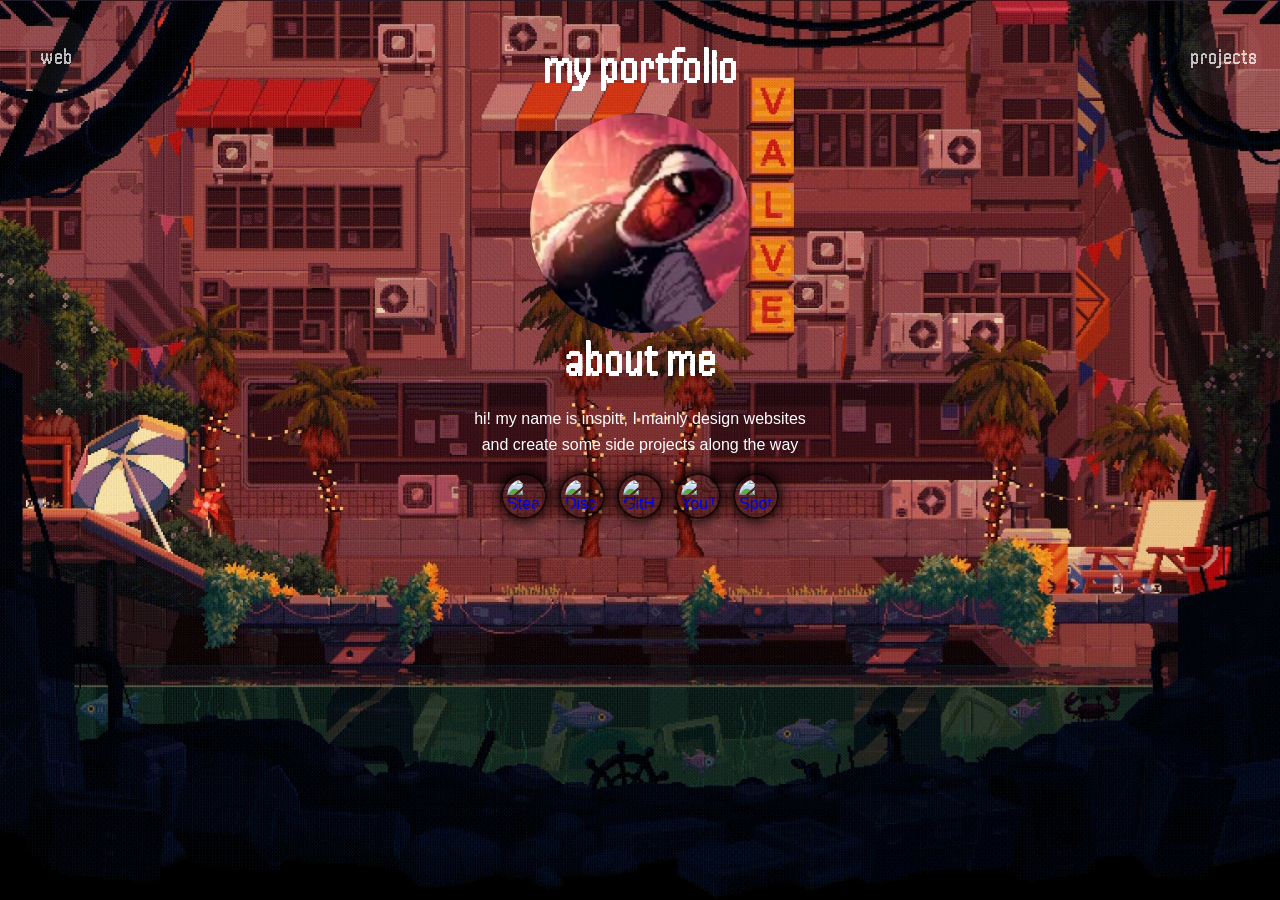
==== index.html @ d7856132 "very real commit message" ====
<!DOCTYPE html>
<head>
    <meta charset="UTF-8">
    <meta name="viewport" content="width=device-width, initial-scale=1.0">
    <link rel="stylesheet" href="css/stylesheet.css">
    <link rel="preconnect" href="https://fonts.googleapis.com">
    <link rel="preconnect" href="https://fonts.gstatic.com" crossorigin>
    <link href="https://fonts.googleapis.com/css2?family=Handjet:wght@600&display=swap" rel="stylesheet">
    <script src="js/script.js" defer></script>

    <title>portfolio</title>
</head>
<body>
    <div class="hero">
        <h1 class="white handjet-bold portfoliotext">my portfolio</h1>
        <img src="img/pfp.webp" alt="profile picture" class="centerpfp">
        <h1 class="white handjet-bold portfoliotext">about me</h1>
        <p class="white aboutmetext">hi! my name is inspitt, I mainly design websites <br>and create some side projects along the way</p>

        <div class="icon-row" aria-label="Project icons">
            <a href="https://steamcommunity.com/id/inspitt" target="_blank" rel="noreferrer" aria-label="Steam" class="icon-link"><img src="https://cdn.simpleicons.org/steam/ffffff" alt="Steam logo" class="mini-icon"></a>
            <a href="https://discord.gg/ecpZqNqytT" target="_blank" rel="noreferrer" aria-label="Discord" class="icon-link"><img src="https://cdn.simpleicons.org/discord/ffffff" alt="Discord logo" class="mini-icon"></a>
            <a href="https://github.com/in-spit" target="_blank" rel="noreferrer" aria-label="GitHub" class="icon-link"><img src="https://cdn.simpleicons.org/github/ffffff" alt="GitHub logo" class="mini-icon"></a>
            <a href="https://www.youtube.com/@inspitt" target="_blank" rel="noreferrer" aria-label="YouTube" class="icon-link"><img src="https://cdn.simpleicons.org/youtube/ffffff" alt="YouTube logo" class="mini-icon"></a>
            <a href="https://open.spotify.com/user/dk44injphd1k1ei2j9l1392yz?si=4de0dddf890d4f06&nd=1&dlsi=c1f4bbc462594664" target="_blank" rel="noreferrer" aria-label="Spotify" class="icon-link"><img src="https://cdn.simpleicons.org/spotify/ffffff" alt="Spotify logo" class="mini-icon"></a>
        </div>
    </div>

    <button class="design-toggle" type="button" aria-expanded="false" aria-controls="design-list">web</button>
    <button class="web-toggle" type="button" aria-expanded="false" aria-controls="project-web">projects</button>

    <aside class="design-list" id="design-list" aria-label="Web design endeavours">
        <div class="design-list-header">web design</div>
        <ul class="design-list-items">
            <li>
                <a href="https://portfolio.inspitt.nl" target="_blank" rel="noreferrer" class="design-item-card">
                    <span class="design-item-label">portfolio redesign (you are here)</span>
                    <img class="design-preview" src="img/portfoliopreview.png" alt="Portfolio redesign preview">
                </a>
            </li>
            <li>
                <a href="nullsec.inspitt.nl" target="_blank" rel="noreferrer" class="design-item-card">
                    <span class="design-item-label">Nullsec pure design page</span>
                    <img class="design-preview" src="img/nullsecpreview.png" alt="Landing page preview">
                </a>
            </li>
            <li>
                <a href="nebnet.inspitt.nl" target="_blank" rel="noreferrer" class="design-item-card">
                    <span class="design-item-label">Nebulon Net (unifinished)</span>
                    <img class="design-preview" src="img/nebnetpreview.png" alt="Nebulon Net experiment preview">
                </a>
            </li>
        </ul>
    </aside>

    <aside class="project-web" id="project-web" aria-label="Featured projects">
        <div class="web-center">Portfolio</div>
        <button class="project-node node-1" type="button" data-title="3D rendering engine" data-tag="C++ and 3D" data-text="A bland 3d rendering engine I built, only available on this page (free use)." data-download-url="downloads/Release.zip">3D</button>
        <button class="project-node node-2" type="button" data-title="The forge" data-tag="irl projects" data-text="The forge is a work in progress project with the sole purpose of helping me build stuff in real life, for which i am using a version of Mark XXXV on github (cool project search it up) and my 3d printer, along with some electronics">F</button>
        <button class="project-node node-3" type="button" data-title="Web Design" data-tag="Web design" data-text="I have been dabbling in web design for a while now, and one of the projects is the one you're looking at right now, but theres more (on the left side of the page for example)">W3b</button>
        <button class="project-node node-4" type="button" data-tag="Serverside" data-title="Serverside" data-text="Alongside my irl projects and my web design i am actively working on a webserver for open file storage, alongside an API server for a game revival im working on.">Srv</button>
    </aside>

    <div class="project-modal" aria-hidden="true">
        <div class="modal-card" role="dialog" aria-modal="true" aria-label="Project information">
            <button class="modal-close" type="button" aria-label="Close project details">×</button>
            <span class="modal-tag" id="modal-tag">projects</span>
            <h3 id="modal-title">Dont touch this it breaks everything if you do</h3>
            <p id="modal-text">DONT TOUCH</p>
        </div>
    </div>
</body>
---- css/stylesheet.css ----
html, body {
    margin: 0;
    width: 100%;
    min-height: 100vh;
    overflow-x: hidden;
}

body {
    position: relative;
    background-image: url("../img/images.steamusercontent.jpg");
    background-size: cover;
    background-repeat: no-repeat;
    background-position: center center;
    display: flex;
    flex-direction: column;
    align-items: center;
    justify-content: flex-start;
    padding-top: 40px;
    box-sizing: border-box;
    font-family: Arial, sans-serif;
}

.hero {
    width: min(100%, 760px);
    margin: 0 auto;
    display: flex;
    flex-direction: column;
    align-items: center;
}

.white {
    color: white;
}

.handjet-bold {
    font-family: "Handjet", sans-serif;
    font-weight: 600;
    font-style: normal;
}

.portfoliotext {
    font-size: 48px;
    margin: 0 0 20px;
    text-align: center;
}

.centerpfp {
    display: block;
    margin: 0 auto;
    max-width: 220px;
    width: 60%;
    height: auto;
    border-radius: 50%;
}

.aboutmetext {
    text-align: center;
    margin-top: 0;
    line-height: 1.6;
}

.icon-row {
    display: flex;
    justify-content: center;
    align-items: center;
    gap: 12px;
    margin: 0 0 22px;
    flex-wrap: wrap;
}

.icon-link {
    display: inline-flex;
    align-items: center;
    justify-content: center;
    text-decoration: none;
}

.mini-icon {
    width: 34px;
    height: 34px;
    border-radius: 50%;
    object-fit: cover;
    background: rgba(0, 0, 0, 0.22);
    border: 2px solid rgba(0, 0, 0, 0.75);
    box-shadow: 0 0 12px rgba(0, 0, 0, 0.9), 0 0 20px rgba(0, 0, 0, 0.65);
    padding: 4px;
    display: block;
}

.design-toggle,
.web-toggle {
    position: fixed;
    top: 18px;
    z-index: 30;
    width: 78px;
    height: 78px;
    border: none;
    border-radius: 50%;
    background: rgba(255, 255, 255, 0.06);
    color: rgba(255, 255, 255, 0.95);
    font-family: "Handjet", sans-serif;
    font-size: 22px;
    letter-spacing: 1px;
    cursor: pointer;
    transition: transform 0.25s ease, opacity 0.25s ease, background 0.25s ease;
    opacity: 0.8;
    --float-shift: 0px;
    transform: translateY(var(--float-shift));
}

.design-toggle {
    left: 18px;
}

.web-toggle {
    right: 18px;
}

.design-toggle:hover,
.web-toggle:hover {
    transform: scale(1.06);
    opacity: 1;
    background: rgba(255, 255, 255, 0.1);
}

.design-list {
    position: fixed;
    left: 18px;
    top: 110px;
    width: min(240px, calc(100vw - 36px));
    max-height: calc(100vh - 140px);
    background: rgba(10, 12, 18, 0.62);
    border: 1px solid rgba(255, 255, 255, 0.14);
    border-radius: 0;
    backdrop-filter: blur(8px);
    box-shadow: 0 14px 32px rgba(0, 0, 0, 0.18);
    padding: 14px 14px 12px;
    --design-x-shift: -120%;
    --float-shift: 0px;
    transform: translateX(var(--design-x-shift)) translateY(var(--float-shift));
    opacity: 0;
    transition: transform 0.35s ease, opacity 0.25s ease;
    z-index: 25;
    pointer-events: none;
    will-change: transform;
    overflow-y: auto;
    overflow-x: hidden;
    scrollbar-width: thin;
}

.design-list.is-open {
    --design-x-shift: 0px;
    opacity: 1;
    pointer-events: auto;
}

.design-list-header {
    margin: 0 0 10px;
    color: rgba(255, 255, 255, 0.88);
    font-family: "Handjet", sans-serif;
    font-size: 26px;
    letter-spacing: 0.5px;
}

.design-list-items {
    list-style: none;
    margin: 0;
    padding: 0;
    display: grid;
    gap: 8px;
}

.design-item-card {
    display: block;
    width: 100%;
    border: none;
    border-radius: 0;
    background: rgba(255, 255, 255, 0.04);
    color: rgba(255, 255, 255, 0.9);
    text-decoration: none;
    font-family: "Handjet", sans-serif;
    font-size: 20px;
    text-align: left;
    padding: 10px 12px 8px;
    cursor: pointer;
    transition: background 0.2s ease, transform 0.2s ease;
    box-sizing: border-box;
}

.design-item-card:hover {
    background: rgba(255, 255, 255, 0.08);
    transform: translateX(2px);
}

.design-item-label {
    display: block;
    margin-bottom: 8px;
}

.design-preview {
    display: block;
    width: 100%;
    height: 96px;
    border-radius: 10px;
    object-fit: cover;
    background: linear-gradient(135deg, rgba(255,255,255,0.12), rgba(255,255,255,0.03));
    border: 1px solid rgba(255, 255, 255, 0.12);
    background-image:
        linear-gradient(rgba(255,255,255,0.06) 1px, transparent 1px),
        linear-gradient(90deg, rgba(255,255,255,0.06) 1px, transparent 1px),
        radial-gradient(circle at 30% 30%, rgba(255,255,255,0.22), transparent 40%);
    background-size: 24px 24px, 24px 24px, 100% 100%;
    background-position: center;
}

.project-web {
    position: fixed;
    top: 18px;
    right: 14px;
    width: 420px;
    height: 420px;
    pointer-events: none;
    opacity: 0;
    transform: translate(100%, -12%) rotate(10deg) scale(0.8);
    transition: transform 0.7s cubic-bezier(0.18, 1, 0.2, 1), opacity 0.2s ease;
    z-index: 20;
}

.project-web.is-open {
    opacity: 1;
    pointer-events: auto;
    transform: translate(0, 0) rotate(0deg) scale(1);
}

.project-web::before {
    content: "";
    position: absolute;
    inset: 0;
    background-image: url("data:image/svg+xml,%3Csvg xmlns='http://www.w3.org/2000/svg' viewBox='0 0 500 500'%3E%3Cg fill='none' stroke='rgba(255,255,255,0.42)' stroke-width='2'%3E%3Cpolygon points='250,20 350,80 480,250 350,420 250,480 150,420 20,250 150,80' /%3E%3Cpolygon points='250,60 335,105 430,250 335,395 250,440 165,395 70,250 165,105' /%3E%3Cpolygon points='250,120 310,150 370,250 310,350 250,380 190,350 130,250 190,150' /%3E%3Cpolygon points='250,180 277,205 312,250 277,295 250,320 223,295 188,250 223,205' /%3E%3Cpath d='M250 20 L250 480 M20 250 L480 250 M150 80 L350 420 M350 80 L150 420 M80 150 L420 350 M420 150 L80 350 M250 20 L150 420 M250 20 L350 420 M250 480 L150 80 M250 480 L350 80 M20 250 L350 80 M20 250 L350 420 M480 250 L150 80 M480 250 L150 420' /%3E%3C/g%3E%3C/svg%3E");
    background-size: contain;
    background-repeat: no-repeat;
    background-position: center;
    opacity: 0;
    transition: opacity 0.45s ease;
    filter: drop-shadow(0 0 12px rgba(255,255,255,0.12));
}

.project-web.is-open::before {
    opacity: 1;
}

.web-center {
    position: absolute;
    left: 50%;
    top: 50%;
    transform: translate(-50%, -50%);
    width: 74px;
    height: 74px;
    border-radius: 50%;
    border: 2px solid rgba(255, 255, 255, 0.45);
    background: rgba(14, 18, 26, 0.8);
    display: flex;
    align-items: center;
    justify-content: center;
    color: white;
    font-family: "Handjet", sans-serif;
    font-size: 20px;
    z-index: 2;
}

.project-node {
    position: absolute;
    left: 50%;
    top: 50%;
    width: 52px;
    height: 52px;
    border-radius: 50%;
    border: none;
    background: rgba(18, 20, 32, 0.5);
    color: white;
    font-family: "Handjet", sans-serif;
    font-size: 22px;
    cursor: pointer;
    opacity: 0;
    transform: translate(-50%, -50%) scale(0.7) rotate(8deg);
    transition: opacity 0.35s ease, transform 0.35s ease, box-shadow 0.2s ease;
    box-shadow: none;
}

.project-web.is-open .project-node {
    opacity: 1;
    transform: translate(-50%, -50%) scale(1) rotate(0deg);
}

.project-node:hover {
    box-shadow: 0 0 20px rgba(255, 255, 255, 0.28);
}

.node-1 {
    left: 58%;
    top: 28%;
}

.node-2 {
    left: 76%;
    top: 50%;
}

.node-3 {
    left: 62%;
    top: 76%;
}

.node-4 {
    left: 32%;
    top: 60%;
}

.project-modal {
    position: fixed;
    inset: 0;
    background: rgba(0, 0, 0, 0.48);
    display: flex;
    align-items: center;
    justify-content: center;
    opacity: 0;
    visibility: hidden;
    transition: opacity 0.2s ease, visibility 0.2s ease;
    z-index: 50;
}

.project-modal.is-open {
    opacity: 1;
    visibility: visible;
}

.modal-card {
    width: min(90vw, 340px);
    background: rgba(18, 20, 30, 0.95);
    border: 2px solid rgba(255, 255, 255, 0.4);
    border-radius: 18px;
    box-shadow: 0 18px 45px rgba(0, 0, 0, 0.35);
    color: white;
    padding: 18px 18px 16px;
    position: relative;
}

.modal-close {
    position: absolute;
    top: 10px;
    right: 10px;
    background: transparent;
    border: none;
    color: white;
    font-size: 28px;
    cursor: pointer;
}

.modal-tag {
    display: inline-block;
    margin-bottom: 8px;
    padding: 4px 10px;
    border-radius: 999px;
    background: rgba(255, 255, 255, 0.08);
    border: 1px solid rgba(255, 255, 255, 0.2);
    font-size: 11px;
    letter-spacing: 1px;
    text-transform: uppercase;
}

#modal-title {
    margin: 0 0 10px;
    font-family: "Handjet", sans-serif;
    font-size: 30px;
}

#modal-text {
    margin: 0;
    line-height: 1.5;
    color: rgba(255, 255, 255, 0.84);
}

#modal-text a {
    color: #ff5a5a;
    text-decoration: underline;
}

#modal-text a:hover {
    color: #ff7b7b;
}

@media (max-width: 700px) {
    .project-web {
        width: 300px;
        height: 300px;
        right: 8px;
    }

    .web-toggle {
        width: 68px;
        height: 68px;
        font-size: 18px;
    }
}
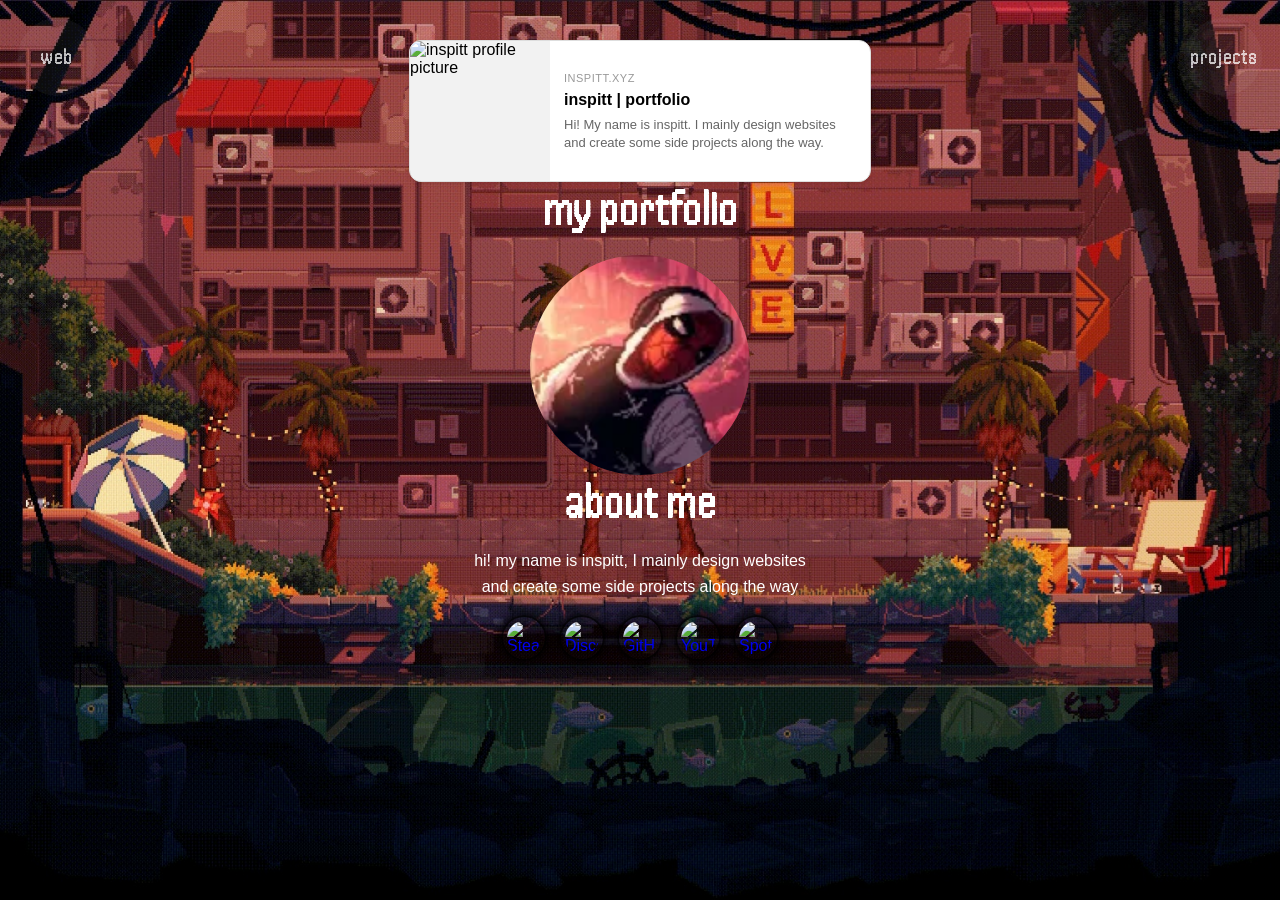
==== commit 13015a7c: "redesign start" ====
--- a/index.html
+++ b/index.html
@@ -11,6 +11,25 @@
     <title>portfolio</title>
 </head>
 <body>
+    <a href="https://inspitt.xyz" target="_blank" rel="noopener noreferrer" style="display:flex;text-decoration:none;color:inherit;width:100%;max-width:460px;min-height:140px;background:#ffffff;border-radius:12px;overflow:hidden;border:1px solid #dedede;box-shadow:0 1px 4px rgba(0,0,0,0.1);font-family:-apple-system,BlinkMacSystemFont,'Segoe UI',Roboto,Helvetica,Arial,sans-serif">
+  <!-- Profile Picture Image Container -->
+  <div style="width:140px;flex-shrink:0;align-self:stretch;background:rgba(0,0,0,0.05);overflow:hidden">
+    <img src="https://inspitt.xyzimg/pfp.webp" alt="inspitt profile picture" style="width:100%;height:100%;object-fit:cover;display:block" />
+  </div>
+  
+  <!-- Text Metadata Container -->
+  <div style="padding:14px;display:flex;flex-direction:column;gap:4px;flex:1;min-width:0;justify-content:center">
+    <div style="display:flex;align-items:center;gap:8px;flex-wrap:wrap;min-height:15px">
+      <!-- Domain Label -->
+      <span style="font-size:11px;font-weight:400;color:#999999;letter-spacing:0.5px;text-transform:uppercase">inspitt.xyz</span>
+    </div>
+    <!-- Website Title -->
+    <div style="font-size:16px;font-weight:600;color:#000000;line-height:1.4;display:-webkit-box;-webkit-line-clamp:1;-webkit-box-orient:vertical;overflow:hidden">inspitt | portfolio</div>
+    <!-- Short Bio / Description -->
+    <div style="font-size:13px;font-weight:400;color:#666666;line-height:1.4;display:-webkit-box;-webkit-line-clamp:2;-webkit-box-orient:vertical;overflow:hidden">Hi! My name is inspitt. I mainly design websites and create some side projects along the way.</div>
+  </div>
+</a>
+
     <div class="hero">
         <h1 class="white handjet-bold portfoliotext">my portfolio</h1>
         <img src="img/pfp.webp" alt="profile picture" class="centerpfp">
@@ -39,13 +58,13 @@
                 </a>
             </li>
             <li>
-                <a href="nullsec.inspitt.nl" target="_blank" rel="noreferrer" class="design-item-card">
+                <a href="https://nullsec.inspitt.nl" target="_blank" rel="noreferrer" class="design-item-card">
                     <span class="design-item-label">Nullsec pure design page</span>
                     <img class="design-preview" src="img/nullsecpreview.png" alt="Landing page preview">
                 </a>
             </li>
             <li>
-                <a href="nebnet.inspitt.nl" target="_blank" rel="noreferrer" class="design-item-card">
+                <a href="https://nebnet.inspitt.nl" target="_blank" rel="noreferrer" class="design-item-card">
                     <span class="design-item-label">Nebulon Net (unifinished)</span>
                     <img class="design-preview" src="img/nebnetpreview.png" alt="Nebulon Net experiment preview">
                 </a>
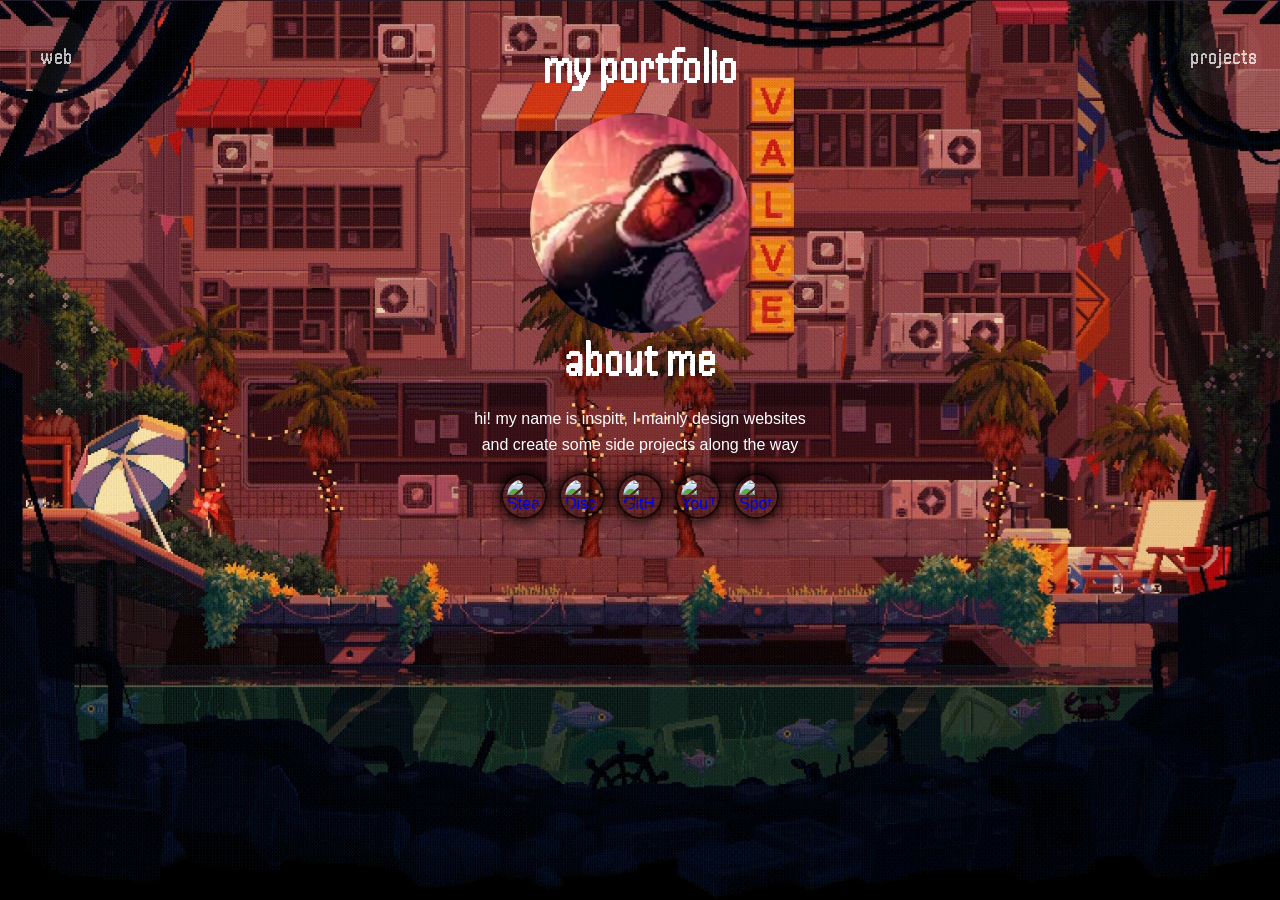
==== commit 391de35d: "changed embed content" ====
--- a/index.html
+++ b/index.html
@@ -8,28 +8,19 @@
     <link href="https://fonts.googleapis.com/css2?family=Handjet:wght@600&display=swap" rel="stylesheet">
     <script src="js/script.js" defer></script>
 
+    <meta property="og:type" content="website">
+    <meta property="og:site_name" content="inspitt.xyz">
+    <meta property="og:title" content="inspitt | portfolio">
+    <meta property="og:description" content="Hi! My name is inspitt. I mainly design websites and create some side projects along the way.">
+    <meta property="og:url" content="https://inspitt.xyz">
+    
+    <meta property="og:image" content="https://inspitt.xyzimg/pfp.webp">
+    
+    <meta name="theme-color" content="#ff2a2a">
+
     <title>portfolio</title>
 </head>
 <body>
-    <a href="https://inspitt.xyz" target="_blank" rel="noopener noreferrer" style="display:flex;text-decoration:none;color:inherit;width:100%;max-width:460px;min-height:140px;background:#ffffff;border-radius:12px;overflow:hidden;border:1px solid #dedede;box-shadow:0 1px 4px rgba(0,0,0,0.1);font-family:-apple-system,BlinkMacSystemFont,'Segoe UI',Roboto,Helvetica,Arial,sans-serif">
-  <!-- Profile Picture Image Container -->
-  <div style="width:140px;flex-shrink:0;align-self:stretch;background:rgba(0,0,0,0.05);overflow:hidden">
-    <img src="https://inspitt.xyzimg/pfp.webp" alt="inspitt profile picture" style="width:100%;height:100%;object-fit:cover;display:block" />
-  </div>
-  
-  <!-- Text Metadata Container -->
-  <div style="padding:14px;display:flex;flex-direction:column;gap:4px;flex:1;min-width:0;justify-content:center">
-    <div style="display:flex;align-items:center;gap:8px;flex-wrap:wrap;min-height:15px">
-      <!-- Domain Label -->
-      <span style="font-size:11px;font-weight:400;color:#999999;letter-spacing:0.5px;text-transform:uppercase">inspitt.xyz</span>
-    </div>
-    <!-- Website Title -->
-    <div style="font-size:16px;font-weight:600;color:#000000;line-height:1.4;display:-webkit-box;-webkit-line-clamp:1;-webkit-box-orient:vertical;overflow:hidden">inspitt | portfolio</div>
-    <!-- Short Bio / Description -->
-    <div style="font-size:13px;font-weight:400;color:#666666;line-height:1.4;display:-webkit-box;-webkit-line-clamp:2;-webkit-box-orient:vertical;overflow:hidden">Hi! My name is inspitt. I mainly design websites and create some side projects along the way.</div>
-  </div>
-</a>
-
     <div class="hero">
         <h1 class="white handjet-bold portfoliotext">my portfolio</h1>
         <img src="img/pfp.webp" alt="profile picture" class="centerpfp">
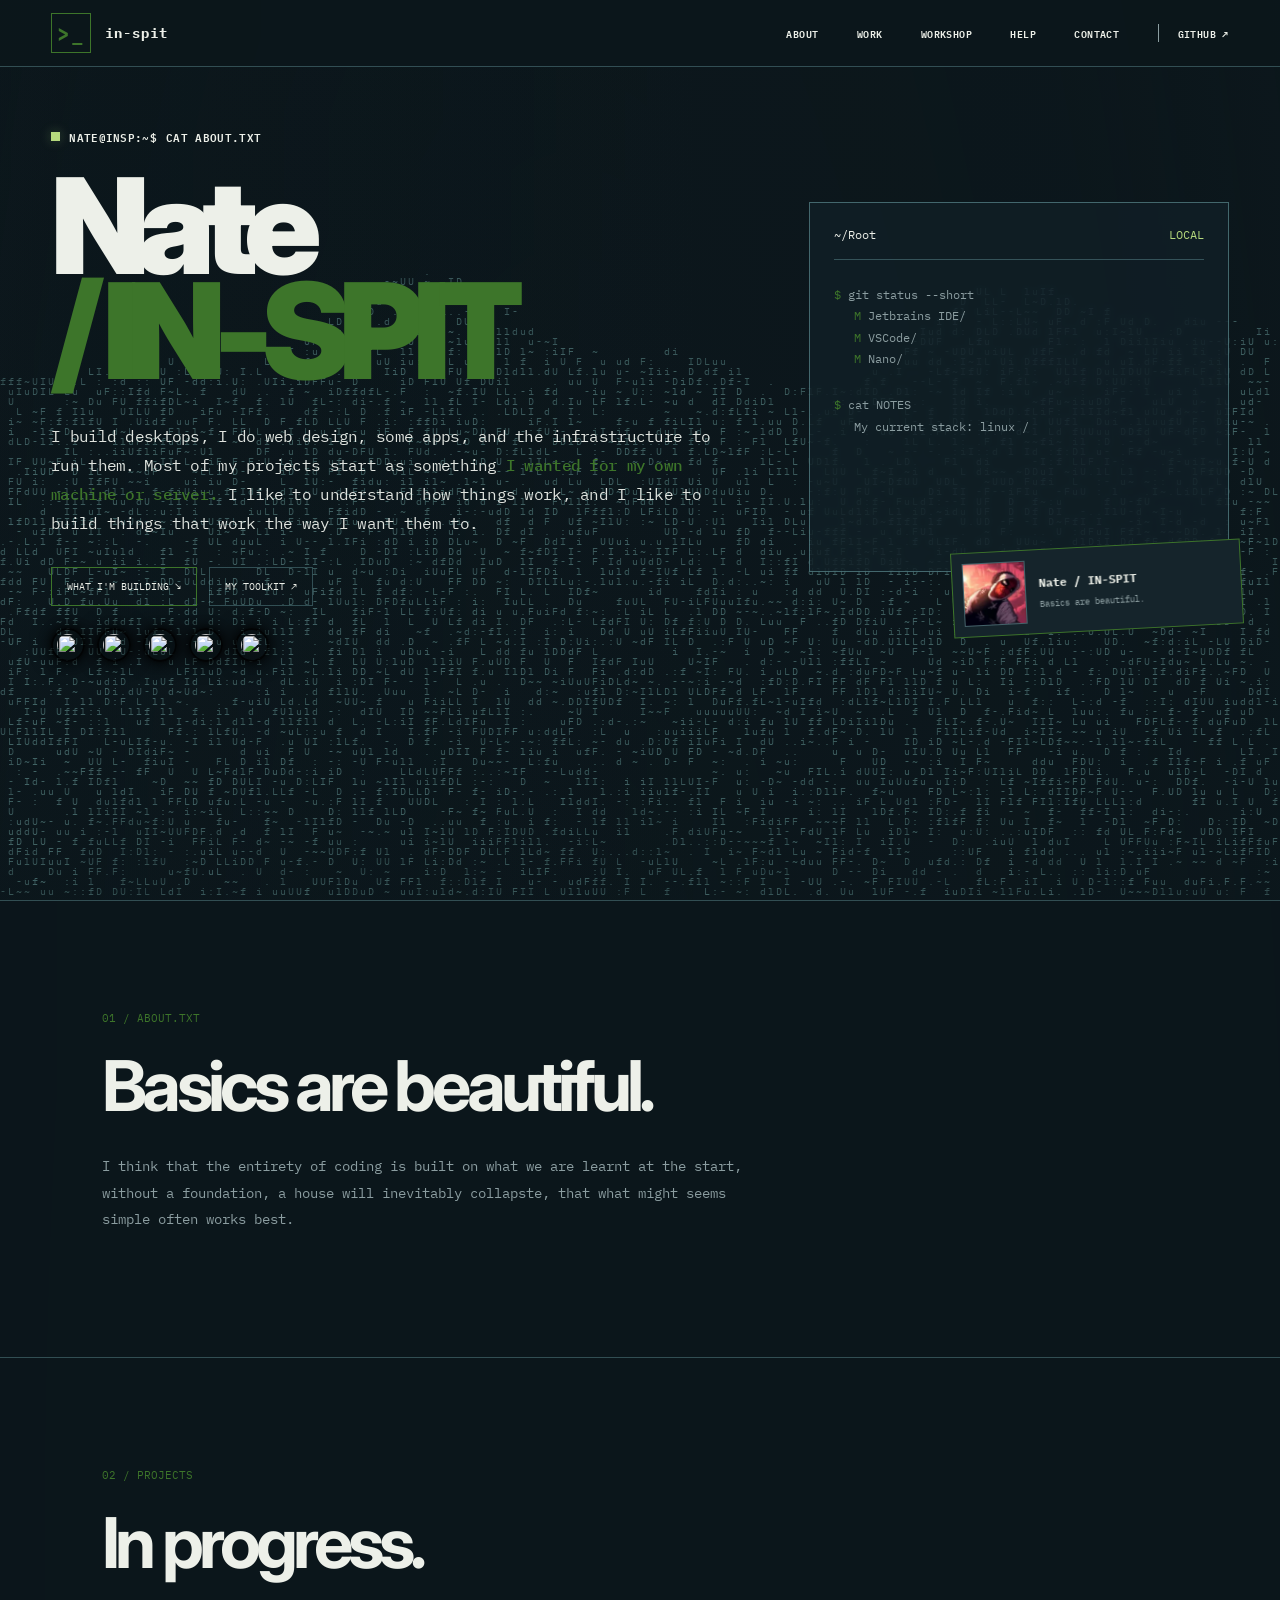
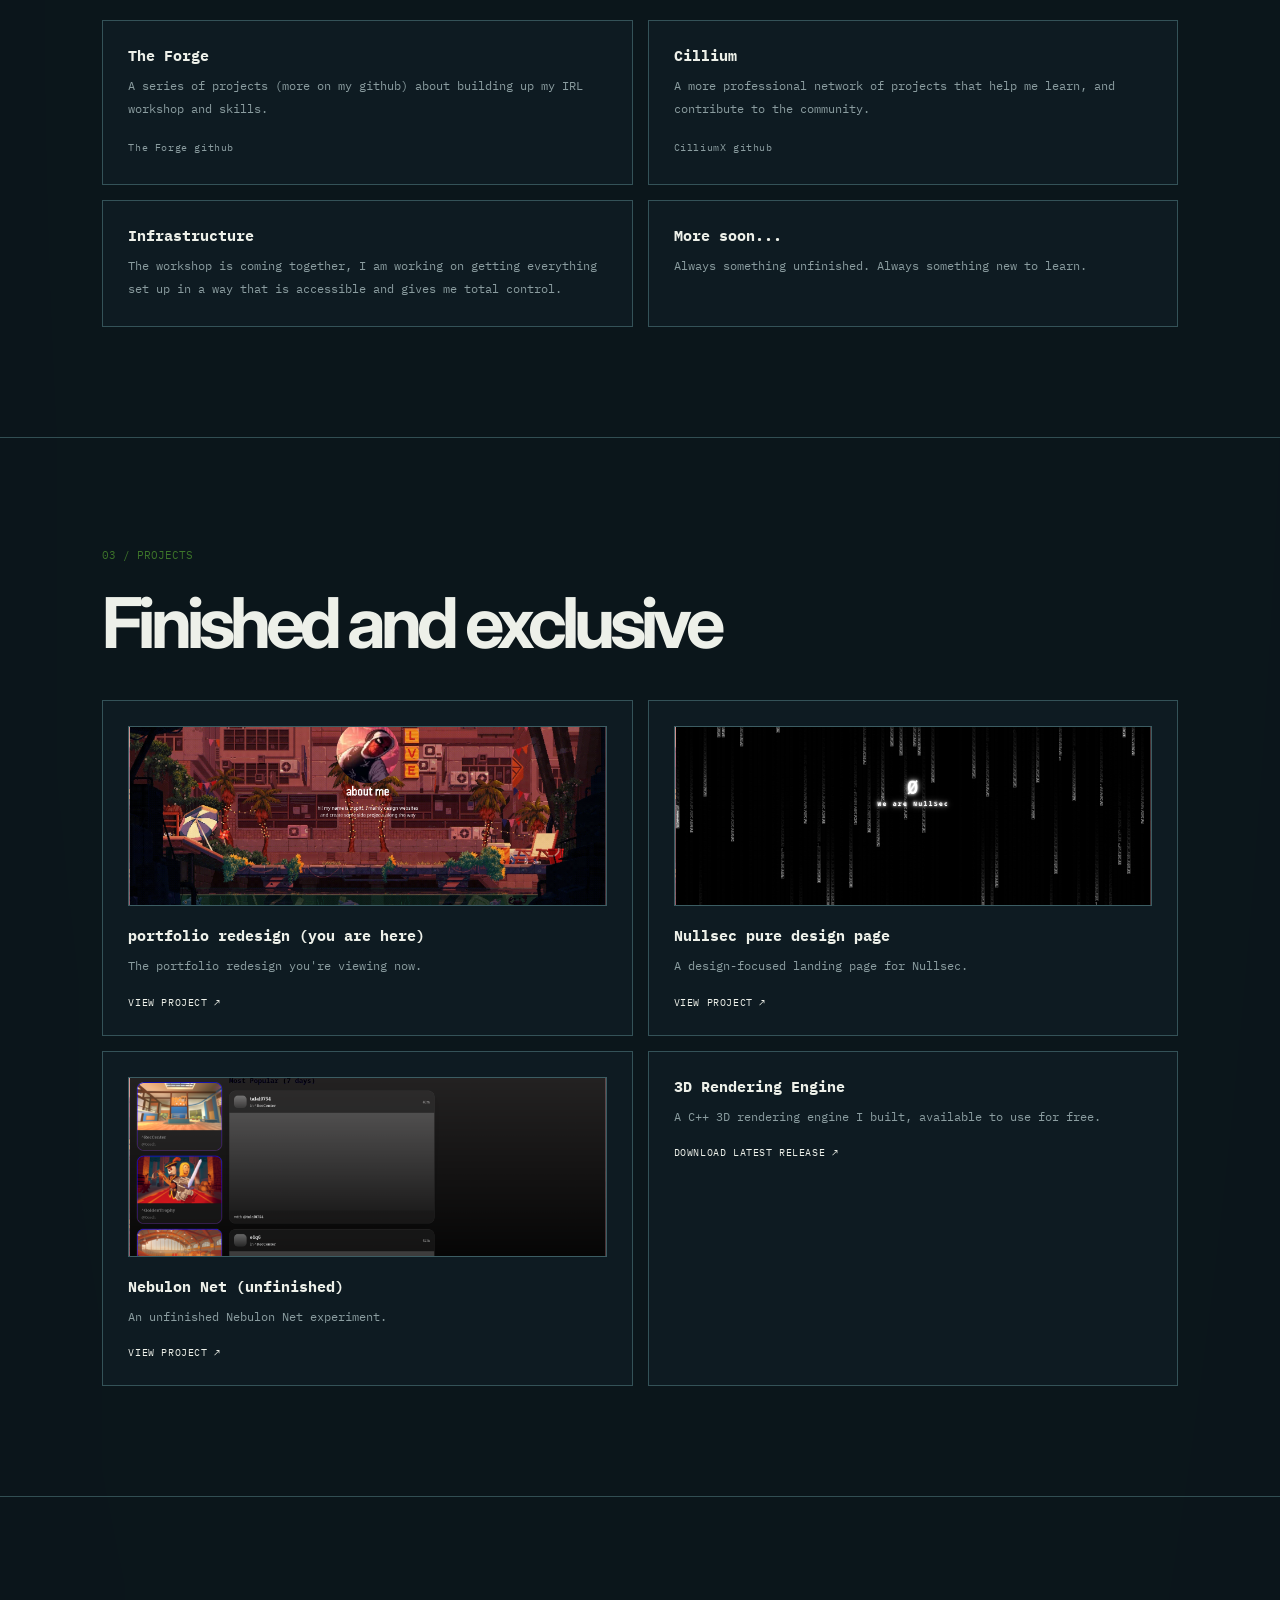
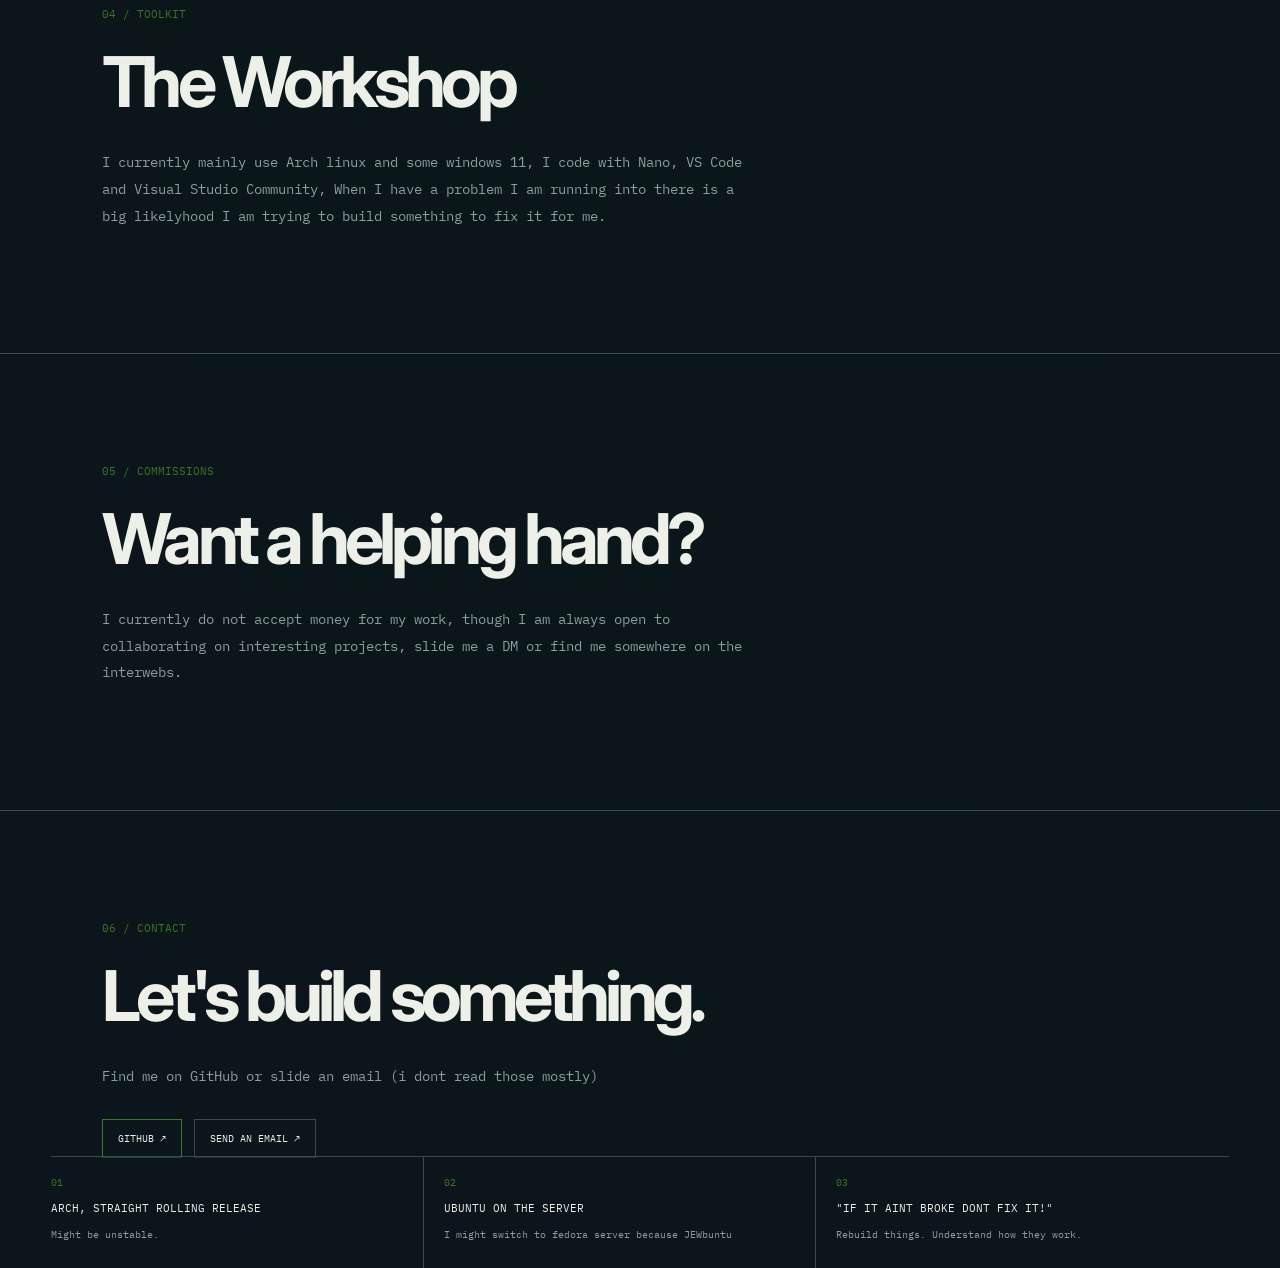
==== commit 00370e4f: "finally pushed the redesign guys!!!!!!!!" ====
--- a/index.html
+++ b/index.html
@@ -1,82 +1,180 @@
 <!DOCTYPE html>
+<html lang="en">
 <head>
-    <meta charset="UTF-8">
-    <meta name="viewport" content="width=device-width, initial-scale=1.0">
-    <link rel="stylesheet" href="css/stylesheet.css">
-    <link rel="preconnect" href="https://fonts.googleapis.com">
-    <link rel="preconnect" href="https://fonts.gstatic.com" crossorigin>
-    <link href="https://fonts.googleapis.com/css2?family=Handjet:wght@600&display=swap" rel="stylesheet">
-    <script src="js/script.js" defer></script>
-
-    <meta property="og:type" content="website">
-    <meta property="og:site_name" content="inspitt.xyz">
-    <meta property="og:title" content="inspitt | portfolio">
-    <meta property="og:description" content="Hi! My name is inspitt. I mainly design websites and create some side projects along the way.">
-    <meta property="og:url" content="https://inspitt.xyz">
-    
-    <meta property="og:image" content="https://inspitt.xyzimg/pfp.webp">
-    
-    <meta name="theme-color" content="#ff2a2a">
-
-    <title>portfolio</title>
+  <meta charset="UTF-8">
+  <meta name="viewport" content="width=device-width, initial-scale=1.0">
+  <meta name="theme-color" content="#0c171c">
+  <title>Nate / in-spit — Systems over categories</title>
+  <link rel="preconnect" href="https://fonts.googleapis.com">
+  <link rel="preconnect" href="https://fonts.gstatic.com" crossorigin>
+  <link href="https://fonts.googleapis.com/css2?family=IBM+Plex+Mono:wght@400;500;600;700&family=Inter:wght@400;500;600;700;800;900&display=swap" rel="stylesheet">
+  <link rel="stylesheet" href="s/st1.css">
+  <script src="js/script.js" defer></script>
 </head>
 <body>
-    <div class="hero">
-        <h1 class="white handjet-bold portfoliotext">my portfolio</h1>
-        <img src="img/pfp.webp" alt="profile picture" class="centerpfp">
-        <h1 class="white handjet-bold portfoliotext">about me</h1>
-        <p class="white aboutmetext">hi! my name is inspitt, I mainly design websites <br>and create some side projects along the way</p>
+  <div id="fiw-site">
+    <header class="topbar">
+      <a class="brand" href="#home" aria-label="in-spit home">
+        <span class="brand-icon">&gt;_</span>
+        <span>in-spit</span>
+      </a>
+      <nav class="nav" aria-label="Main navigation">
+        <a href="#about">ABOUT</a>
+        <a href="#work">WORK</a>
+        <a href="#stack">WORKSHOP</a>
+        <a href="#commissions">HELP</a>
+        <a href="#contact">CONTACT</a>
+        <a class="github" href="https://github.com/in-spit" target="_blank" rel="noopener noreferrer">GITHUB ↗</a>
+      </nav>
+    </header>
 
-        <div class="icon-row" aria-label="Project icons">
-            <a href="https://steamcommunity.com/id/inspitt" target="_blank" rel="noreferrer" aria-label="Steam" class="icon-link"><img src="https://cdn.simpleicons.org/steam/ffffff" alt="Steam logo" class="mini-icon"></a>
-            <a href="https://discord.gg/ecpZqNqytT" target="_blank" rel="noreferrer" aria-label="Discord" class="icon-link"><img src="https://cdn.simpleicons.org/discord/ffffff" alt="Discord logo" class="mini-icon"></a>
-            <a href="https://github.com/in-spit" target="_blank" rel="noreferrer" aria-label="GitHub" class="icon-link"><img src="https://cdn.simpleicons.org/github/ffffff" alt="GitHub logo" class="mini-icon"></a>
-            <a href="https://www.youtube.com/@inspitt" target="_blank" rel="noreferrer" aria-label="YouTube" class="icon-link"><img src="https://cdn.simpleicons.org/youtube/ffffff" alt="YouTube logo" class="mini-icon"></a>
-            <a href="https://open.spotify.com/user/dk44injphd1k1ei2j9l1392yz?si=4de0dddf890d4f06&nd=1&dlsi=c1f4bbc462594664" target="_blank" rel="noreferrer" aria-label="Spotify" class="icon-link"><img src="https://cdn.simpleicons.org/spotify/ffffff" alt="Spotify logo" class="mini-icon"></a>
+    <main>
+      <section class="hero" id="home">
+        <canvas id="ascii-bg" aria-hidden="true"></canvas>
+        <div class="hero-left">
+          <div class="eyebrow">
+            <span class="status-dot"></span>
+            <span>NATE@INSP:~$</span>
+            <span>CAT ABOUT.TXT</span>
+          </div>
+          <h1><span class="first">Nate</span><span class="second">/ IN-SPIT</span></h1>
+          <p class="intro">
+            I build desktops, I do web design, some apps, and the
+            infrastructure to run them. Most of my projects start as something
+            <strong>I wanted for my own machine or server.</strong>
+            I like to understand how things work, and I like to build things that work the way I want them to.
+          </p>
+          <div class="actions">
+            <a class="action primary" href="https://github.com/in-spit" target="_blank" rel="noopener noreferrer">WHAT I'M BUILDING ↘</a>
+            <a class="action" href="#stack">MY TOOLKIT ↗</a>
+          </div>
+          <div class="icon-row" aria-label="Social links">
+            <a href="https://steamcommunity.com/id/inspitt" target="_blank" rel="noopener noreferrer" aria-label="Steam" class="icon-link"><img src="https://cdn.simpleicons.org/steam/ffffff" alt="" class="mini-icon"></a>
+            <a href="https://discord.gg/ecpZqNqytT" target="_blank" rel="noopener noreferrer" aria-label="Discord" class="icon-link"><img src="https://cdn.simpleicons.org/discord/ffffff" alt="" class="mini-icon"></a>
+            <a href="https://github.com/in-spit" target="_blank" rel="noopener noreferrer" aria-label="GitHub" class="icon-link"><img src="https://cdn.simpleicons.org/github/ffffff" alt="" class="mini-icon"></a>
+            <a href="https://www.youtube.com/@inspitt" target="_blank" rel="noopener noreferrer" aria-label="YouTube" class="icon-link"><img src="https://cdn.simpleicons.org/youtube/ffffff" alt="" class="mini-icon"></a>
+            <a href="https://open.spotify.com/user/dk44injphd1k1ei2j9l1392yz?si=4de0dddf890d4f06&nd=1&dlsi=c1f4bbc462594664" target="_blank" rel="noopener noreferrer" aria-label="Spotify" class="icon-link"><img src="https://cdn.simpleicons.org/spotify/ffffff" alt="" class="mini-icon"></a>
+          </div>
         </div>
-    </div>
 
-    <button class="design-toggle" type="button" aria-expanded="false" aria-controls="design-list">web</button>
-    <button class="web-toggle" type="button" aria-expanded="false" aria-controls="project-web">projects</button>
+        <div class="hero-right">
+          <div class="terminal-wrap">
+            <div class="terminal">
+              <div class="terminal-header">
+                <span class="path">~/Root</span>
+                <span>LOCAL</span>
+              </div>
+              <div class="terminal-section">
+                <div><span class="command">$</span> git status --short</div>
+                <pre class="output"><span class="command">M</span> Jetbrains IDE/
+<span class="command">M</span> VSCode/
+<span class="command">M</span> Nano/</pre>
+              </div>
+              <div class="terminal-section">
+                <div><span class="command">$</span> cat NOTES</div>
+                <pre class="output">My current stack: linux /</pre>
+              </div>
+            </div>
+          </div>
 
-    <aside class="design-list" id="design-list" aria-label="Web design endeavours">
-        <div class="design-list-header">web design</div>
-        <ul class="design-list-items">
-            <li>
-                <a href="https://portfolio.inspitt.nl" target="_blank" rel="noreferrer" class="design-item-card">
-                    <span class="design-item-label">portfolio redesign (you are here)</span>
-                    <img class="design-preview" src="img/portfoliopreview.png" alt="Portfolio redesign preview">
-                </a>
-            </li>
-            <li>
-                <a href="https://nullsec.inspitt.nl" target="_blank" rel="noreferrer" class="design-item-card">
-                    <span class="design-item-label">Nullsec pure design page</span>
-                    <img class="design-preview" src="img/nullsecpreview.png" alt="Landing page preview">
-                </a>
-            </li>
-            <li>
-                <a href="https://nebnet.inspitt.nl" target="_blank" rel="noreferrer" class="design-item-card">
-                    <span class="design-item-label">Nebulon Net (unifinished)</span>
-                    <img class="design-preview" src="img/nebnetpreview.png" alt="Nebulon Net experiment preview">
-                </a>
-            </li>
-        </ul>
-    </aside>
+          <div class="profile-card">
+            <div class="avatar"><span aria-hidden="true"><img src="img/pfp.webp" width="100" height="100"></span></div>
+            <div>
+              <div class="profile-name">Nate / IN-SPIT</div>
+              <div class="profile-caption">Basics are beautiful.</div>
+            </div>
+          </div>
+        </div>
+      </section>
 
-    <aside class="project-web" id="project-web" aria-label="Featured projects">
-        <div class="web-center">Portfolio</div>
-        <button class="project-node node-1" type="button" data-title="3D rendering engine" data-tag="C++ and 3D" data-text="A bland 3d rendering engine I built, only available on this page (free use)." data-download-url="downloads/Release.zip">3D</button>
-        <button class="project-node node-2" type="button" data-title="The forge" data-tag="irl projects" data-text="The forge is a work in progress project with the sole purpose of helping me build stuff in real life, for which i am using a version of Mark XXXV on github (cool project search it up) and my 3d printer, along with some electronics">F</button>
-        <button class="project-node node-3" type="button" data-title="Web Design" data-tag="Web design" data-text="I have been dabbling in web design for a while now, and one of the projects is the one you're looking at right now, but theres more (on the left side of the page for example)">W3b</button>
-        <button class="project-node node-4" type="button" data-tag="Serverside" data-title="Serverside" data-text="Alongside my irl projects and my web design i am actively working on a webserver for open file storage, alongside an API server for a game revival im working on.">Srv</button>
-    </aside>
+      <section class="bottom-cards" aria-label="Introduction">
+        <a class="bottom-card" href="#about">
+          <div class="card-number">01</div>
+          <div class="card-title">Arch, straight rolling release</div>
+          <div class="card-desc">Might be unstable.</div>
+        </a>
+        <a class="bottom-card" href="#work">
+          <div class="card-number">02</div>
+          <div class="card-title">UBUNTU ON THE SERVER</div>
+          <div class="card-desc">I might switch to fedora server because JEWbuntu</div>
+        </a>
+        <a class="bottom-card" href="#stack">
+          <div class="card-number">03</div>
+          <div class="card-title">"If it aint broke dont fix it!"</div>
+          <div class="card-desc">Rebuild things. Understand how they work.</div>
+        </a>
+      </section>
 
-    <div class="project-modal" aria-hidden="true">
-        <div class="modal-card" role="dialog" aria-modal="true" aria-label="Project information">
-            <button class="modal-close" type="button" aria-label="Close project details">×</button>
-            <span class="modal-tag" id="modal-tag">projects</span>
-            <h3 id="modal-title">Dont touch this it breaks everything if you do</h3>
-            <p id="modal-text">DONT TOUCH</p>
+      <section class="content-section" id="about">
+        <div class="section-label">01 / ABOUT.TXT</div>
+        <h2>Basics are beautiful.</h2>
+        <p>I think that the entirety of coding is built on what we are learnt at the start, without a foundation, a house will inevitably collapste, that what might seems simple often works best.</p>
+      </section>
+
+      <section class="content-section" id="work">
+        <div class="section-label">02 / PROJECTS</div>
+        <h2>In progress.</h2>
+        <div class="project-grid">
+          <article class="project"><h3>The Forge</h3><p>A series of projects (more on my github) about building up my IRL workshop and skills.<br><a href="https://github.com/in-spit/TheForge" class="projlink">The Forge github</a></p></article>
+          <article class="project"><h3>Cillium</h3><p>A more professional network of projects that help me learn, and contribute to the community.<br><a href="https://github.com/CilliumX" class="projlink">CilliumX github</a></p></article>
+          <article class="project"><h3>Infrastructure</h3><p>The workshop is coming together, I am working on getting everything set up in a way that is accessible and gives me total control.</p></article>
+          <article class="project"><h3>More soon...</h3><p>Always something unfinished. Always something new to learn.</p></article>
         </div>
-    </div>
-</body>+      </section>
+
+      <section class="content-section" id="finished">
+        <div class="section-label">03 / PROJECTS</div>
+        <h2>Finished and exclusive</h2>
+        <div class="project-grid">
+          <article class="project">
+            <div class="project-preview"><img src="../img/portfoliopreview.png" alt="Portfolio redesign preview"></div>
+            <h3>portfolio redesign (you are here)</h3>
+            <p>The portfolio redesign you're viewing now.</p>
+            <a class="projlink" href="https://portfolio.inspitt.nl" target="_blank" rel="noopener noreferrer">VIEW PROJECT ↗</a>
+          </article>
+          <article class="project">
+            <div class="project-preview"><img src="../img/nullsecpreview.png" alt="Landing page preview"></div>
+            <h3>Nullsec pure design page</h3>
+            <p>A design-focused landing page for Nullsec.</p>
+            <a class="projlink" href="https://nullsec.inspitt.nl" target="_blank" rel="noopener noreferrer">VIEW PROJECT ↗</a>
+          </article>
+          <article class="project">
+            <div class="project-preview"><img src="../img/nebnetpreview.png" alt="Nebulon Net experiment preview"></div>
+            <h3>Nebulon Net (unfinished)</h3>
+            <p>An unfinished Nebulon Net experiment.</p>
+            <a class="projlink" href="https://nebnet.inspitt.nl" target="_blank" rel="noopener noreferrer">VIEW PROJECT ↗</a>
+          </article>
+          <article class="project">
+            <h3>3D Rendering Engine</h3>
+            <p>A C++ 3D rendering engine I built, available to use for free.</p>
+            <a class="projlink" href="../downloads/Release.zip" download>DOWNLOAD LATEST RELEASE ↗</a>
+          </article>
+        </div>
+      </section>
+
+      <section class="content-section" id="stack">
+        <div class="section-label">04 / TOOLKIT</div>
+        <h2>The Workshop</h2>
+        <p>I currently mainly use Arch linux and some windows 11, I code with Nano, VS Code and Visual Studio Community, When I have a problem I am running into there is a big likelyhood I am trying to build something to fix it for me.</p>
+      </section>
+
+      <section class="content-section" id="commissions">
+        <div class="section-label">05 / COMMISSIONS</div>
+        <h2>Want a helping hand?</h2>
+        <p>I currently do not accept money for my work, though I am always open to collaborating on interesting projects, slide me a DM or find me somewhere on the interwebs.</p>
+      </section>
+
+      <section class="content-section" id="contact">
+        <div class="section-label">06 / CONTACT</div>
+        <h2>Let's build something.</h2>
+        <p>Find me on GitHub or slide an email (i dont read those mostly)</p>
+        <div class="actions">
+          <a class="action primary" href="https://github.com/in-spit" target="_blank" rel="noopener noreferrer">GITHUB ↗</a>
+          <a class="action" href="mailto:inspirity5797@gmail.com">SEND AN EMAIL ↗</a>
+        </div>
+      </section>
+    </main>
+
+  </div>
+</body>
+</html>
--- a/s/st1.css
+++ b/s/st1.css
@@ -0,0 +1,448 @@
+:root {
+  --bg: #0c171c;
+  --panel: #4a5256;
+  --cyan: #112d4f;
+  --orange: #3d752a;
+  --white: #edf0e9;
+  --muted: #8b9da0;
+  --line: rgba(125, 184, 189, .35);
+}
+
+* { box-sizing: border-box; }
+
+html {
+  scroll-behavior: smooth;
+  background: var(--bg);
+}
+
+body {
+  margin: 0;
+  color: var(--white);
+  background: var(--bg);
+  font-family: "IBM Plex Mono", monospace;
+}
+
+#fiw-site {
+  min-height: 100vh;
+  position: relative;
+  overflow: hidden;
+  isolation: isolate;
+}
+
+#ascii-bg {
+  position: absolute;
+  inset: 0;
+  width: 100%;
+  height: 100%;
+  z-index: 0;
+  pointer-events: none;
+  mix-blend-mode: screen;
+}
+
+#fiw-site::before {
+  content: "";
+  position: absolute;
+  inset: 0;
+  z-index: -1;
+  pointer-events: none;
+  background:
+    radial-gradient(ellipse at 45% 35%, transparent 0%, rgba(12,23,28,.1) 60%, rgba(12,23,28,.42) 100%),
+    linear-gradient(90deg, rgba(12,23,28,.12), transparent 55%);
+}
+
+#fiw-site a { color: inherit; text-decoration: none; }
+
+.topbar {
+  height: 67px;
+  padding: 0 4%;
+  display: flex;
+  align-items: center;
+  justify-content: space-between;
+  gap: 24px;
+  border-bottom: 1px solid var(--line);
+  background: rgba(12,23,28,.88);
+  position: relative;
+  z-index: 5;
+}
+
+.brand {
+  display: flex;
+  align-items: center;
+  gap: 14px;
+  font-size: 14px;
+  font-weight: 700;
+  letter-spacing: .07em;
+}
+
+.brand-icon {
+  height: 40px;
+  width: 40px;
+  border: 1px solid var(--orange);
+  display: grid;
+  place-items: center;
+  color: var(--orange);
+  font-size: 21px;
+  transition: background .25s, color .25s;
+}
+
+.brand:hover .brand-icon { background: var(--orange); color: var(--bg); }
+
+.nav {
+  display: flex;
+  align-items: center;
+  gap: clamp(18px, 3vw, 43px);
+  font-size: 10px;
+  font-weight: 600;
+  letter-spacing: .04em;
+}
+
+.nav a { color: #c2ccca; transition: color .2s; }
+.nav a:hover { color: var(--orange); }
+.nav .github { padding-left: 19px; border-left: 1px solid var(--muted); color: var(--white); }
+
+.hero {
+  position: relative;
+  min-height: 670px;
+  height: calc(100svh - 67px);
+  max-height: 900px;
+  padding: 60px 4% 0;
+  display: grid;
+  grid-template-columns: minmax(0, 1.25fr) minmax(300px, .75fr);
+  gap: 5%;
+}
+
+.hero-left { min-width: 0; position: relative; z-index: 1; }
+
+.eyebrow {
+  display: flex;
+  align-items: center;
+  gap: 9px;
+  color: var(--white);
+  font-size: 11px;
+  font-weight: 600;
+  letter-spacing: .03em;
+  margin: 0 0 27px;
+}
+
+.status-dot {
+  width: 9px;
+  height: 9px;
+  background: #b5d97d;
+  display: inline-block;
+  box-shadow: 0 0 12px rgba(181,217,125,.3);
+  animation: blink 2s infinite;
+}
+
+@keyframes blink { 0%, 100% { opacity: 1; } 50% { opacity: .35; } }
+
+.hero h1 {
+  font-family: "Inter", sans-serif;
+  font-size: clamp(78px, 10.4vw, 145px);
+  font-weight: 900;
+  letter-spacing: -.095em;
+  line-height: .79;
+  margin: 0 0 39px;
+  display: flex;
+  flex-direction: column;
+  align-items: flex-start;
+}
+
+.hero h1 .first { color: var(--white); animation: arrive .8s both; }
+.hero h1 .second {
+  position: relative;
+  color: var(--orange);
+  animation: arrive .8s .13s both;
+  transition: text-shadow .2s ease;
+}
+
+.hero h1 .second::after {
+  content: "[ SYSTEMS ONLINE ]";
+  position: absolute;
+  top: -.55em;
+  right: 0;
+  padding: .45em .7em;
+  border: 1px solid var(--cyan);
+  background: rgba(12,23,28,.9);
+  color: var(--cyan);
+  font: 600 clamp(8px, .7vw, 10px)/1 "IBM Plex Mono", monospace;
+  letter-spacing: .08em;
+  white-space: nowrap;
+  opacity: 0;
+  transform: translateY(5px);
+  transition: opacity .2s ease, transform .2s ease;
+  pointer-events: none;
+}
+
+.hero h1:hover .second {
+  text-shadow: 0 0 18px rgba(242,145,107,.45);
+}
+
+.hero h1:hover .second::after {
+  opacity: 1;
+  transform: translateY(0);
+}
+
+@keyframes arrive {
+  from { opacity: 0; transform: translateY(16px); }
+  to { opacity: 1; transform: translateY(0); }
+}
+
+.intro {
+  font-size: clamp(13px, 1.25vw, 17px);
+  line-height: 1.8;
+  max-width: 680px;
+  color: #e0e4df;
+  letter-spacing: -.045em;
+  margin: 0;
+}
+
+.intro strong { color: var(--orange); font-weight: 500; }
+
+.actions { display: flex; gap: 12px; margin-top: 29px; flex-wrap: wrap; }
+
+.action {
+  display: inline-flex;
+  align-items: center;
+  gap: 10px;
+  border: 1px solid var(--line);
+  padding: 12px 15px;
+  font-size: 10px;
+  color: var(--white);
+  transition: border-color .2s, background .2s;
+}
+
+.action:hover { border-color: var(--orange); background: rgba(242,145,107,.08); }
+.action.primary { border-color: var(--orange); color: var(--orange); }
+
+.icon-row {
+  display: flex;
+  align-items: center;
+  gap: 12px;
+  margin-top: 22px;
+  flex-wrap: wrap;
+}
+
+.icon-link { display: inline-flex; align-items: center; justify-content: center; }
+
+.mini-icon {
+  display: block;
+  width: 34px;
+  height: 34px;
+  padding: 4px;
+  border: 2px solid rgba(0,0,0,.75);
+  border-radius: 50%;
+  background: rgba(0,0,0,.22);
+  box-shadow: 0 0 12px rgba(0,0,0,.9), 0 0 20px rgba(0,0,0,.65);
+}
+
+.hero-right { align-self: start; margin-top: 75px; position: relative; min-width: 0; z-index: 2; }
+.terminal-wrap { min-width: 0; }
+
+.terminal {
+  min-height: 370px;
+  border: 1px solid rgba(125,184,189,.48);
+  background: rgba(17,32,39,.84);
+  backdrop-filter: blur(3px);
+  padding: 21px 24px;
+  font-size: 12px;
+  line-height: 1.8;
+  color: var(--muted);
+  position: relative;
+  overflow: hidden;
+}
+
+.terminal::after {
+  content: "";
+  height: 1px;
+  background: linear-gradient(90deg, transparent, var(--cyan), transparent);
+  position: absolute;
+  top: 0;
+  left: -100%;
+  width: 100%;
+  animation: scan 6s linear infinite;
+}
+
+@keyframes scan { to { left: 100%; } }
+
+.terminal-header {
+  display: flex;
+  justify-content: space-between;
+  gap: 10px;
+  border-bottom: 1px solid var(--line);
+  padding-bottom: 13px;
+  margin-bottom: 24px;
+}
+
+.terminal-header span:last-child { color: #b5d97d; }
+.terminal .path { color: var(--white); }
+.terminal .command { color: var(--orange); }
+.terminal .good { color: #b5d97d; }
+.terminal .output { padding-left: 20px; }
+.terminal-section { margin: 0 0 24px; }
+.terminal pre { white-space: pre-wrap; overflow-wrap: anywhere; font: inherit; margin: 0; }
+
+.profile-card {
+  margin: -26px -13px 0 auto;
+  width: min(290px, 95%);
+  padding: 10px;
+  position: relative;
+  display: flex;
+  gap: 13px;
+  align-items: center;
+  background: #15242b;
+  border: 1px solid var(--orange);
+  transform: rotate(-3deg);
+  transition: transform .3s;
+}
+
+.profile-card:hover { transform: rotate(0deg) translateY(-4px); }
+
+.avatar {
+  width: 63px;
+  height: 63px;
+  flex-shrink: 0;
+  overflow: hidden;
+  background: #28343d;
+  display: grid;
+  place-items: center;
+  font-size: 28px;
+  border: 1px solid var(--line);
+}
+
+.avatar img { width: 100%; height: 100%; object-fit: cover; }
+.profile-name { font-size: 12px; font-weight: 700; margin-bottom: 8px; }
+.profile-caption { color: var(--muted); font-size: 9px; }
+
+.bottom-cards {
+  position: absolute;
+  left: 4%;
+  right: 4%;
+  bottom: 0;
+  display: grid;
+  grid-template-columns: repeat(3, minmax(0, 1fr));
+  border-top: 1px solid var(--line);
+  z-index: 3;
+  background: rgba(12,23,28,.5);
+}
+
+.bottom-card {
+  padding: 19px 20px 24px 0;
+  min-width: 0;
+  border-right: 1px solid var(--line);
+  margin-right: 20px;
+  transition: background .25s;
+}
+
+.bottom-card:last-child { border-right: 0; margin-right: 0; }
+.card-number { color: var(--orange); font-size: 10px; margin-bottom: 10px; }
+.card-title { font-size: 11px; line-height: 1.7; color: var(--white); text-transform: uppercase; }
+.card-desc { color: var(--muted); font-size: 10px; line-height: 1.8; margin-top: 8px; }
+
+.content-section {
+  padding: 110px 8%;
+  position: relative;
+  border-top: 1px solid var(--line);
+  background: rgba(12,23,28,.95);
+  scroll-margin-top: 30px;
+}
+
+.section-label { color: var(--orange); font-size: 11px; margin-bottom: 18px; }
+
+.content-section h2 {
+  font-family: "Inter", sans-serif;
+  font-size: clamp(36px, 6vw, 70px);
+  letter-spacing: -.07em;
+  margin: 0 0 25px;
+}
+
+.content-section p { color: var(--muted); line-height: 1.9; max-width: 650px; font-size: 14px; }
+
+.project-grid {
+  display: grid;
+  grid-template-columns: repeat(2, minmax(0, 1fr));
+  gap: 15px;
+  margin-top: 35px;
+}
+
+.project {
+  padding: 25px;
+  border: 1px solid var(--line);
+  background: rgba(18,33,40,.6);
+  transition: border-color .2s, transform .2s;
+}
+
+.project:hover { border-color: var(--orange); transform: translateY(-3px); }
+.project h3 { font-size: 15px; margin: 0 0 10px; }
+.project p { font-size: 12px; margin: 0; }
+.project-preview {
+  height: 180px;
+  margin-bottom: 20px;
+  overflow: hidden;
+  border: 1px solid rgba(125,184,189,.4);
+  background: rgba(18,33,40,.8);
+}
+.project-preview img { display: block; width: 100%; height: 100%; object-fit: cover; }
+.projlink {
+  display: inline-block;
+  margin-top: 18px;
+  color: var(--cyan);
+  font-size: 10px;
+  letter-spacing: .06em;
+}
+.projlink:hover { color: var(--orange); }
+
+footer {
+  border-top: 1px solid var(--line);
+  padding: 25px 4%;
+  display: flex;
+  justify-content: space-between;
+  gap: 20px;
+  color: var(--muted);
+  font-size: 10px;
+}
+
+@media (min-width: 1500px) { .hero { padding-top: 75px; } }
+
+@media (max-width: 900px) {
+  .hero {
+    height: auto;
+    max-height: none;
+    padding-top: 55px;
+    padding-bottom: 0;
+    grid-template-columns: minmax(0, 1fr);
+    gap: 30px;
+  }
+  .hero h1 { font-size: clamp(85px, 17vw, 145px); }
+  .hero-right { margin-top: 10px; margin-bottom: 80px; }
+  .terminal { min-height: 320px; }
+  .profile-card { margin-top: -25px; }
+  .bottom-cards { position: relative; left: auto; right: auto; margin: 0 4%; }
+}
+
+@media (max-width: 560px) {
+  .topbar { padding: 0 5%; height: 62px; }
+  .brand { font-size: 12px; }
+  .brand-icon { width: 35px; height: 35px; }
+  .nav { gap: 14px; font-size: 9px; }
+  .nav a:nth-child(2), .nav a:nth-child(3), .nav .github { display: none; }
+  .hero { padding: 45px 5% 0; }
+  .eyebrow { font-size: 9px; margin-bottom: 24px; }
+  .hero h1 { font-size: clamp(69px, 18vw, 100px); margin-bottom: 30px; }
+  .intro { font-size: 12px; line-height: 1.9; }
+  .terminal { padding: 17px; font-size: 10px; }
+  .bottom-cards { grid-template-columns: 1fr; margin: 0 5%; }
+  .bottom-card { padding: 16px 0; border-right: 0; border-bottom: 1px solid var(--line); margin: 0; }
+  .bottom-card:last-child { border-bottom: 0; }
+  .content-section { padding: 75px 5%; }
+  .project-grid { grid-template-columns: 1fr; }
+  footer { padding: 22px 5%; font-size: 9px; }
+}
+
+@media (prefers-reduced-motion: reduce) {
+  *, *::before, *::after {
+    animation-duration: .01ms !important;
+    animation-iteration-count: 1 !important;
+    scroll-behavior: auto !important;
+    transition-duration: .01ms !important;
+  }
+}
